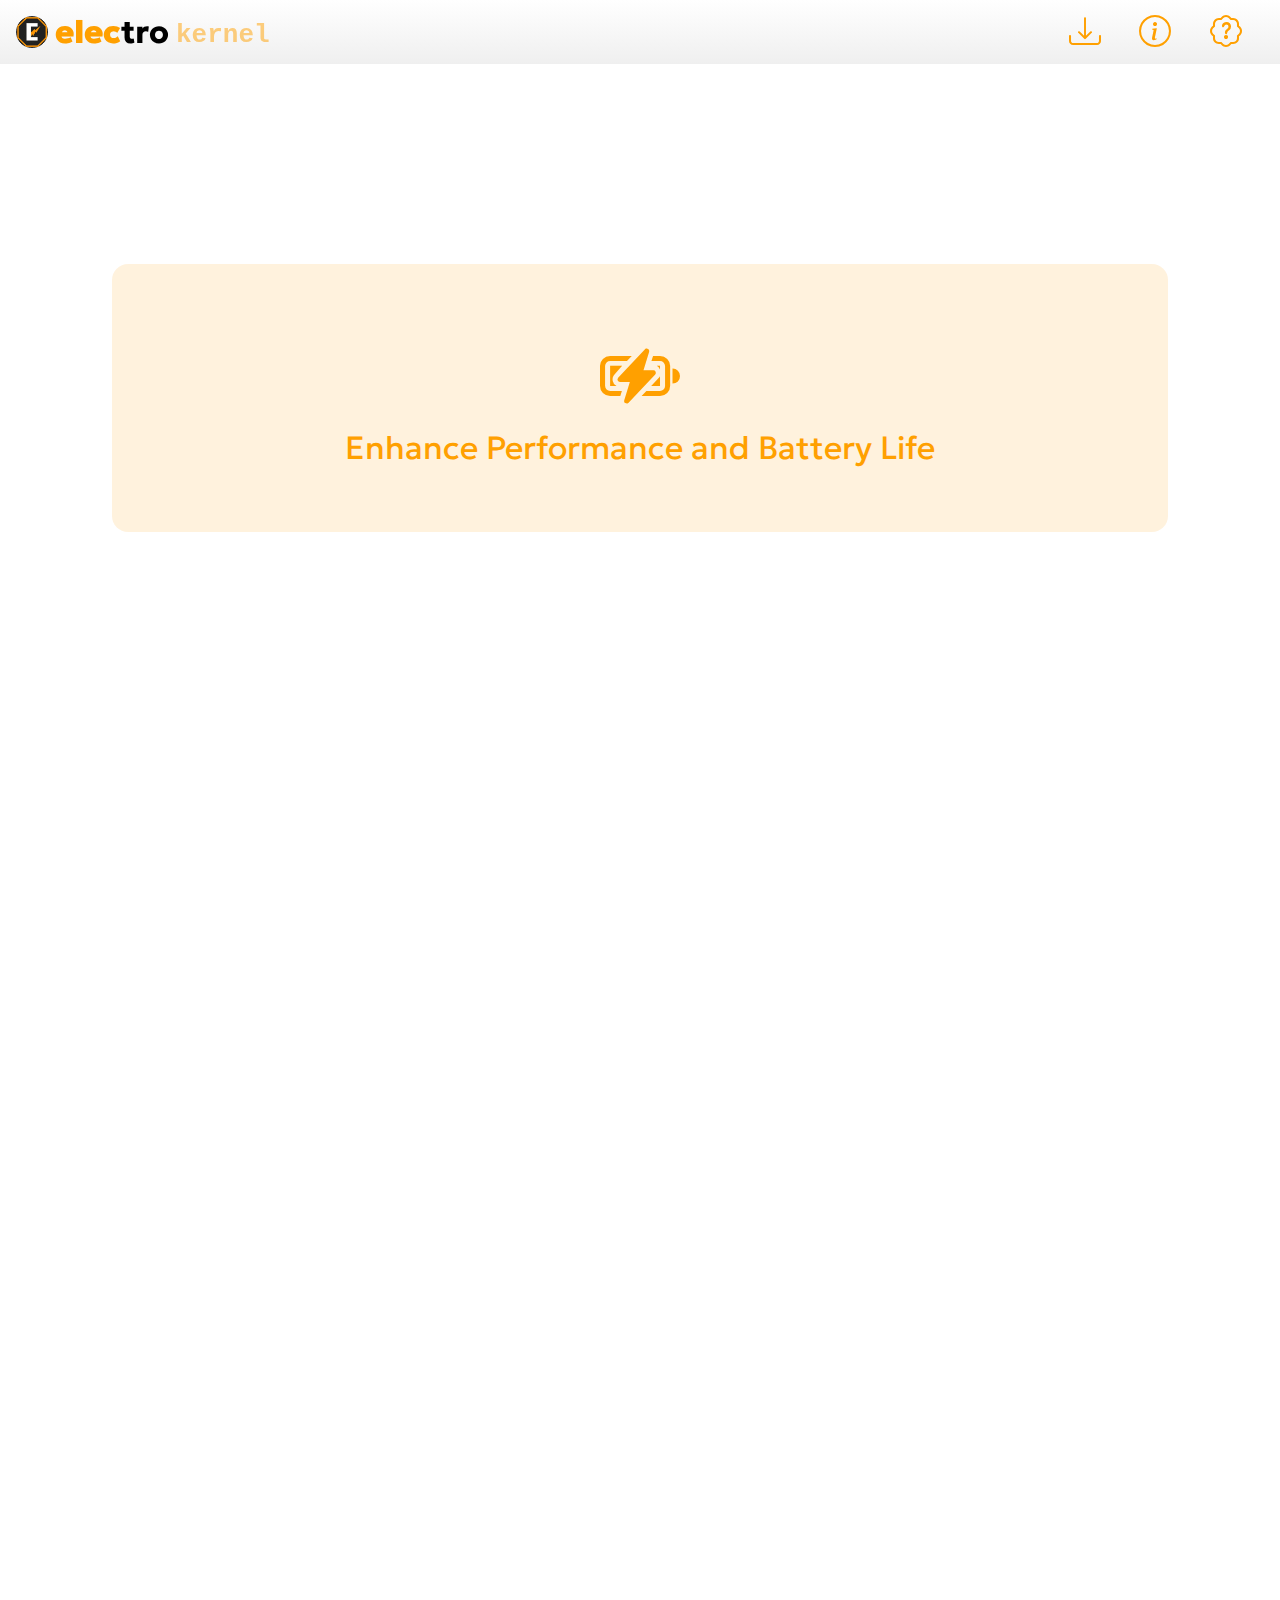
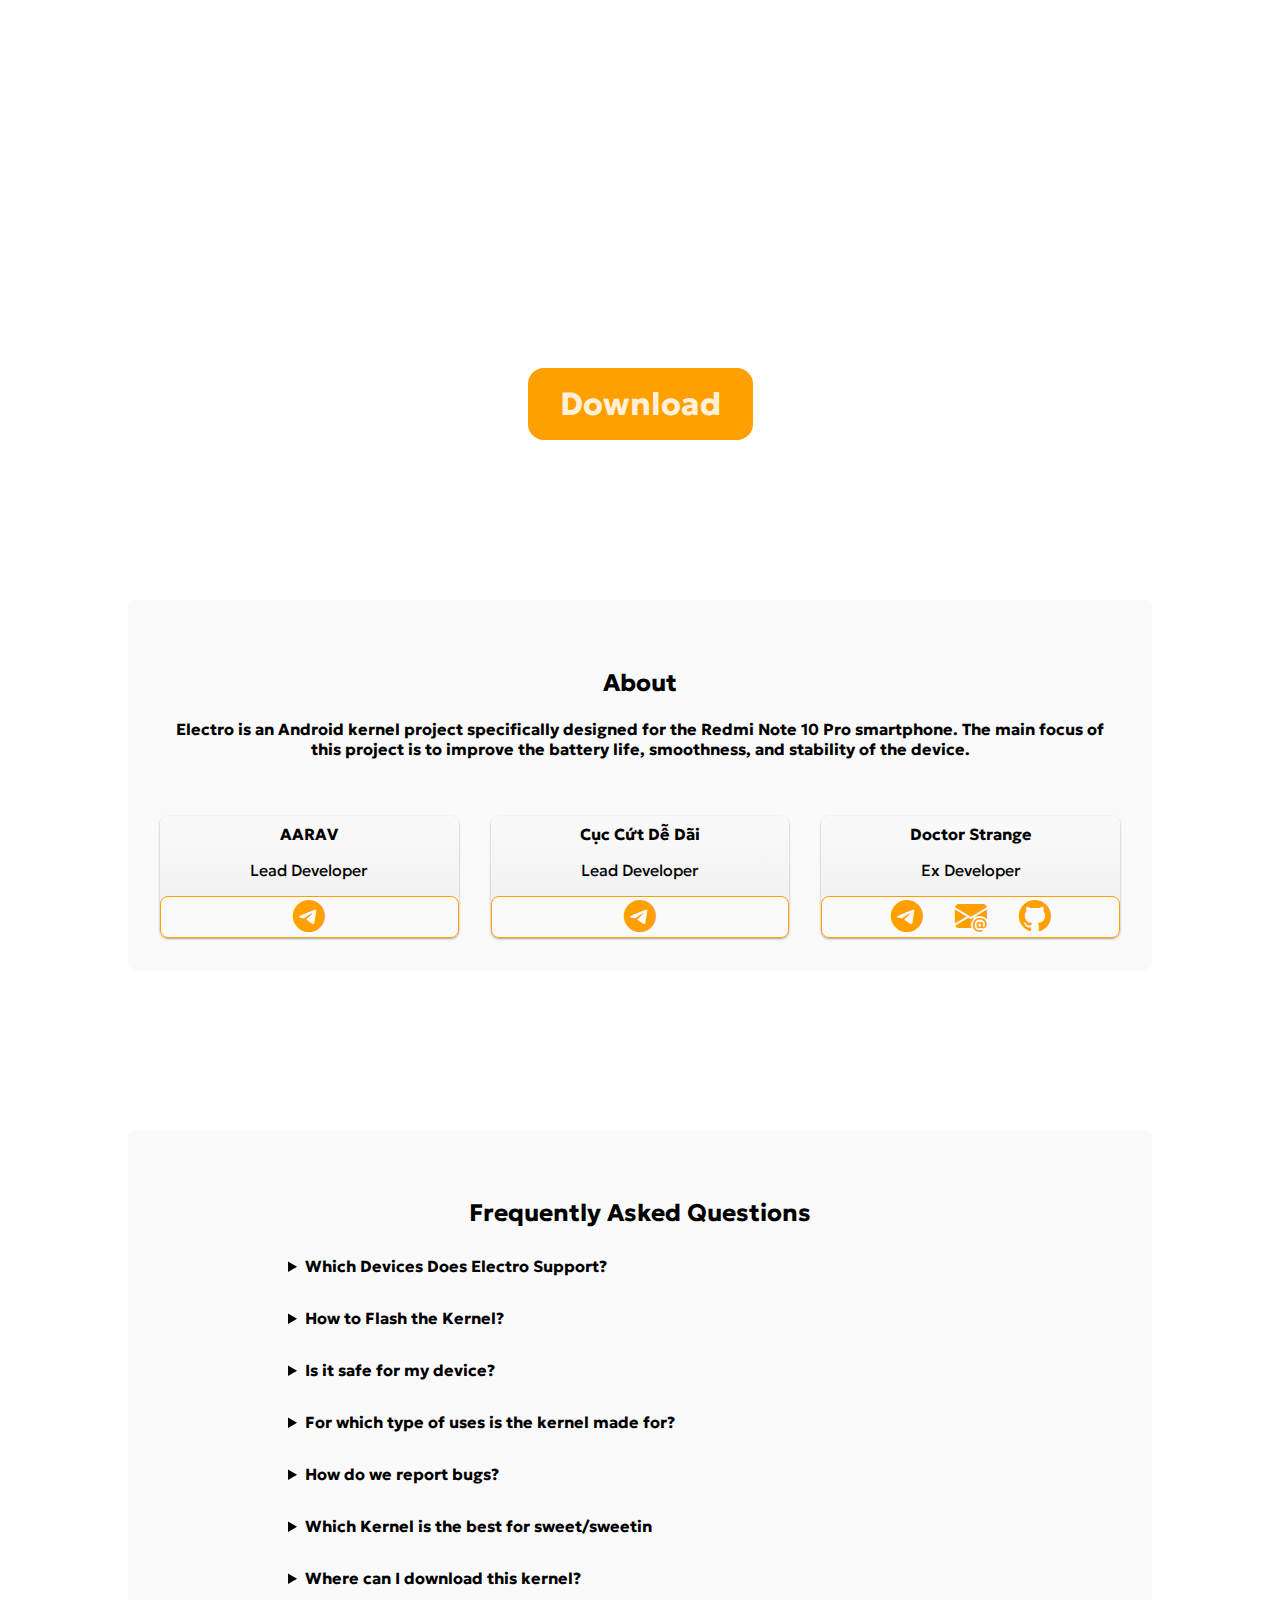
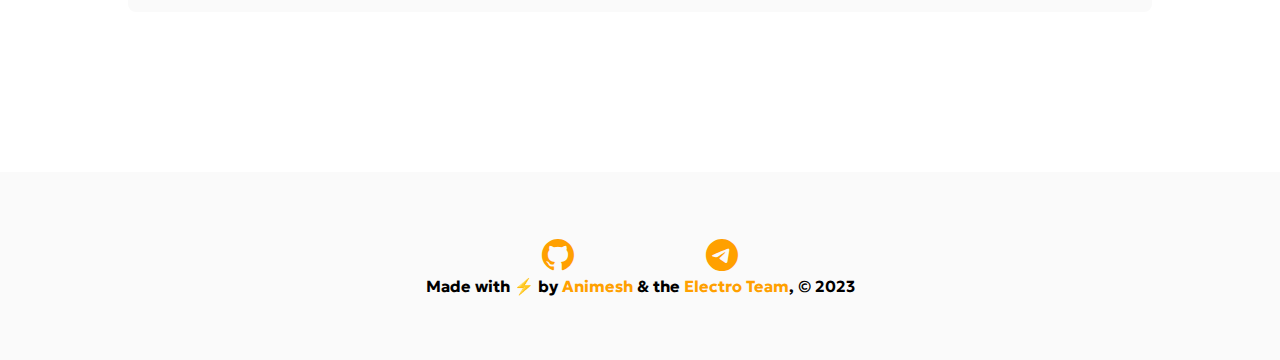
==== index.html @ 7911fb2a "added release page" ====
<!DOCTYPE html>
<html>

<head>
	<meta charset="UTF-8" />
	<meta name="viewport" content="width=device-width, initial-scale=1" />

	<title>Electro Kernel</title>

	<!-- Favicons -->
	<link href="favicon.png" rel="icon" />
	<link href="favicon.png" rel="apple-touch-icon" />

	<link defer rel="stylesheet" href="style.css" />
	<script defer src="scrollAnimation.js"></script>
</head>

<body>
	<!-- Header Navigation -->


	<header align="center">
		<h1>
			<img src="favicon.png" width="100%" height="100%" />
			&nbsp;
			<b>elec</b>tro&nbsp;<kbd>kernel</kbd>
		</h1>
		<span>
			<a href="#releases">
				<i class="bi-download"></i>
			</a>
			<a href="#about">
				<i class="bi-info-circle"></i>
			</a>
			<a href="#faq">
				<i class="bi-patch-question"></i>
			</a>

		</span>
	</header>


	<br />
	<!-- Info -->
	<div align="center" id="info">
		<div class="infocard hidden">
			<i class="bi-battery-charging"></i>
			<br />
			Enhance Performance and Battery Life
		</div>

		<div class="infocard hidden">
			<i class="bi-gear-wide-connected"></i>
			<br />
			Increase System Stability
		</div>

		<div class="infocard hidden">
			<i class="bi-thermometer-snow"></i>
			<br />
			Minimize Device Overheating
		</div>
	</div>
	
	<div id="dl" onclick="open('releases.html')">
	<a href="releases.html">Download</a>
	</div>

	<!-- About -->
	<section align="center" id="about">
		<h2>About</h2>
		<h4>Electro is an Android kernel project specifically designed for the Redmi Note 10 Pro smartphone. The main focus of this project is to improve the battery life, smoothness, and stability of the device.</h4>
		<br>
		<div>
			<article>
				<b>AARAV</b>
				<p>Lead Developer</p>
				<span>
					<a href="https://t.me/im_aarav67" target="_main">
						<i class="bi-telegram"></i>
					</a>
				</span>
			</article>
			<article>
				<b>Cục Cứt Dễ Dãi</b>
				<p>Lead Developer</p>
				<span>
					<a href="https://t.me/KernelPanix" target="_main">
						<i class="bi-telegram"></i>
					</a>
				</span>
			</article>
			<article>
				<b>Doctor Strange</b>
				<p>Ex Developer</p>
				<span>
					<a href="https://t.me/the_doctorstrange" target="_main">
						<i class="bi-telegram"></i>

					</a>
					<a href="mailto:faizanbashir380@gmail.com" target="_main">
						<i class="bi-envelope-at-fill"></i>
					</a>
					<a href="https://github.com/thefaizanbashir" target="_main">
						<i class="bi-github"></i>
					</a>
				</span>
			</article>
		</div>
	</section>



	<!-- FAQ -->
	<section align="center" id="faq">
		<h2>Frequently Asked Questions</h2>

		<details>
			<summary>Which Devices Does Electro Support?</summary>
			<br>
			Currently only Sweet/Sweetin Devices are supported.
		</details>


		<details>
			<summary>How to Flash the Kernel?</summary>
			<br>
			Go to Recovery, Flash the Kernel zip and boot. Don't forget to take a backup of boot and dbto img.
		</details>

		<details>
			<summary>Is it safe for my device?</summary>
			<br> Yes, kernel is fully safe for your device as we do not play with drivers.

		</details>
		<details>
			<summary>For which type of uses is the kernel made for?</summary>
			<br>
			It is made for daily usage, with a balance of battery and performance.
		</details>

		<details>
			<summary>How do we report bugs?</summary>
			<br>
			You are supposed to be reporting bugs in the <a href="https://t.me/ElectroSweet/" target="_blank">telegram group</a>.
		</details>

		<details>
			<summary>Which Kernel is the best for sweet/sweetin</summary>
			<br>
			There is no best kernel, It depends on the type of usage.
		</details>

		<details>
			<summary>Where can I download this kernel?</summary>
			<br>
			Our <a href="https://t.me/ElectroSweet/" target="_blank">Telegram group</a> and this <a href="/">site</a> are the only official sources we support.
		</details>


	</section>



	<footer>
		<a href="https://github.com/omnitrix21/omnitrix21.github.io/" target="_blank">
			<i class="bi-github"></i>
		</a>
		<a href="https://t.me/ElectroSweet/" target="_blank">
			<i class="bi-telegram"></i>
		</a>

		<br>

		Made with &#9889; by
		<a href="https://n-ce.github.io" target="_blank">Animesh</a> & the
		<a href="https://github.com/omnitrix21/omnitrix21.github.io#Electro-Web-Dev-Team" target="_blank">Electro Team</a>, &copy; 2023
	</footer>
</body>

</html>
---- style.css ----
@import url("https://fonts.googleapis.com/css2?family=Geologica:wght@300&display=swap");
@import url("https://cdn.jsdelivr.net/npm/bootstrap-icons@1.10.5/font/bootstrap-icons.css");

:root {
	--bg: white;
	--text: black;
	--header: linear-gradient(#fff7, #ddd7);
	--accent: #ffa000;
	--article: linear-gradient(#FAFAFA, #EEEEEE);
	--article2: #fff7;
	--section: #FAFAFA;
	--infocard: #ffa00022;
}

/* Dark Mode */
@media (prefers-color-scheme: dark) {
	:root {
		--bg: #212121;
		--text: white;
		--header: linear-gradient(#1f1f1f, #0009);
		--section: #424242;
		--article: #616161;
		--article2: #0007;
		--blur: none;
	}
}

* {
	scroll-behavior: smooth;
}

i {
	font-size: 2rem;
	color: var(--accent)
}

#info i {
	font-size: 5rem;
}

html,
body {
	margin: 0;
	padding: 0;
	font-family: Geologica;
	color: var(--text);
	background: var(--bg);
}


header {
	height: 4rem;
	position: sticky;
	top: 0;
	z-index: 1;
	/*	box-shadow: 0 0.1rem 0.5rem #000a;*/
	display: flex;
	background-image: var(--header);
	backdrop-filter: blur(0.5rem);
	animation: shutter 0.5s;
}

header h1 {
	margin: 0;
	margin-left: 1rem;
	display: flex;
	align-items: center;
}

header h1 img {
	height: 2rem;
	width: 2rem;
}

header h1 b {
	color: var(--accent);
}

header h1 kbd {
	color: var(--accent);
	margin-top: 0.4rem;
	opacity: 50%;
}

header span {
	width: 100%;
	display: flex;
	align-items: center;
	justify-content: flex-end;
}

header span a {
	margin-right: 3vw;
}


#info {
	display: flex;
	flex-direction: column;
	justify-content: center;
	align-items: center;
}

.infocard {
	background: var(--infocard);
	width: 80%;
	margin: 20vh 0;
	padding: 5% 1rem;
	font-size: 2rem;
	color: var(--accent);
	border-radius: 1rem;
	transition: 0.3s ease;
}

.infocard:hover {
	transform: scale(1.1);
}

.infocard img {
	height: 5rem;
}

.hidden {
	opacity: 0;
	transform: translateY(100%);
}

.show {
	opacity: 1;
	transform: none;
	transition: all 0.5s ease-in-out;
}

section {
	margin: 10rem 10vw;
	border-radius: 0.5rem;
	padding: 1rem;
	padding-top: 3rem;
	background: var(--section);
	animation: slide 0.7s ease-out;
}


article {
	padding-top: 0.5rem;
	margin: 1rem;
	border-radius: 0.5rem;
	width: auto;
	background: var(--article);
	box-shadow: 0 1px 3px rgba(0, 0, 0, 0.12), 0 1px 2px rgba(0, 0, 0, 0.24);
}

article span {
	display: flex;
	justify-content: space-evenly;
	align-items: center;
}

article span button {
	border-radius: 0.5rem;
	height: 2rem;
	color: var(--accent);
	background: none;
	border: none;
	font-size: inherit;
	font-family: "Geologica";
	transition: all 0.5s;
	user-select: none;
}

button:active {
	background-color: var(--accent);
	color: var(--text);
}

#releases h2{
	padding-top: 2rem;
}
#releases article span a {
	font-weight: bold;
	text-decoration: none;
	color: inherit;
}

#releases article span {
	color: var(--accent);
}

#releases article span:nth-of-type(1) {
	background-color: var(--article2);
	margin-top: -0.5rem;
	border-radius: 0.5rem 0.5rem 0 0;
}

#releases article span:nth-of-type(2) {
	padding-bottom: 1rem;
}

#releases article {
	margin: 5rem 1rem;
}

/* Changelog list */
ul {
	text-decoration: none;
	list-style-type: none;
	text-align: left;
	padding: 0 10vw;
}

li {
	margin-bottom: 1rem;
}

li:before {
	content: "- ";
}



#about span {
	border-radius: 0.5rem;
	border: 1px solid var(--accent);
	background-color: var(--section);
}


#about h4 {
	padding: 0 1rem;
}

#about article span {
	justify-content: center;
}

#about article span a {
	height: 2.5rem;
	padding: 0 1rem;
}


#faq details {
	margin: 1rem 10vw 0 10vw;
	text-align: left;
	font-weight: bolder;
	user-select: none;
}

#faq summary {
	border-radius: 0.5rem;
	padding: 0.5rem 1rem;
	transition: background-color 0.3s ease-out;
}

#faq summary:hover {
	background-color: var(--accent);
}

footer {
	padding: 5vw 10vw;
	text-align: center;
	font-weight: bold;
	background-color: var(--section);
}

footer a:nth-of-type(1) {
	margin-right: 10vw;
}

footer a,
details a {
	color: var(--accent);
	text-decoration: none;
}


@media (min-width: 768px),
(orientation:landscape) {
	#about div {
		display: flex;
	}

	#about article {
		width: 100%;
	}

	#releases {
		padding: 1rem 20vw;
	}
}

@keyframes shutter {
	from {
		transform: translateY(-4rem);
	}
}

@keyframes slide {
	from {
		opacity: 0;
		transform: translateY(100%);
	}
}

@keyframes bubble {
	from {
		opacity: 0;
		transform: scale(0);
	}

	50% {
		transform: scale(1.1);
	}
}

.hide {
	display: none;
}

#dl{
	background: var(--accent);
	width: fit-content;
	padding: 1rem 2rem;
	margin:auto;
	border-radius: 1rem;
	transition: transform 0.5s;
}
#dl:hover{
	transform: scale(1.2)
}
#dl a{
	text-decoration: none;
	font-weight: bolder;
	font-size: 2rem;
	color: #fffd;
	user-select: none;
}
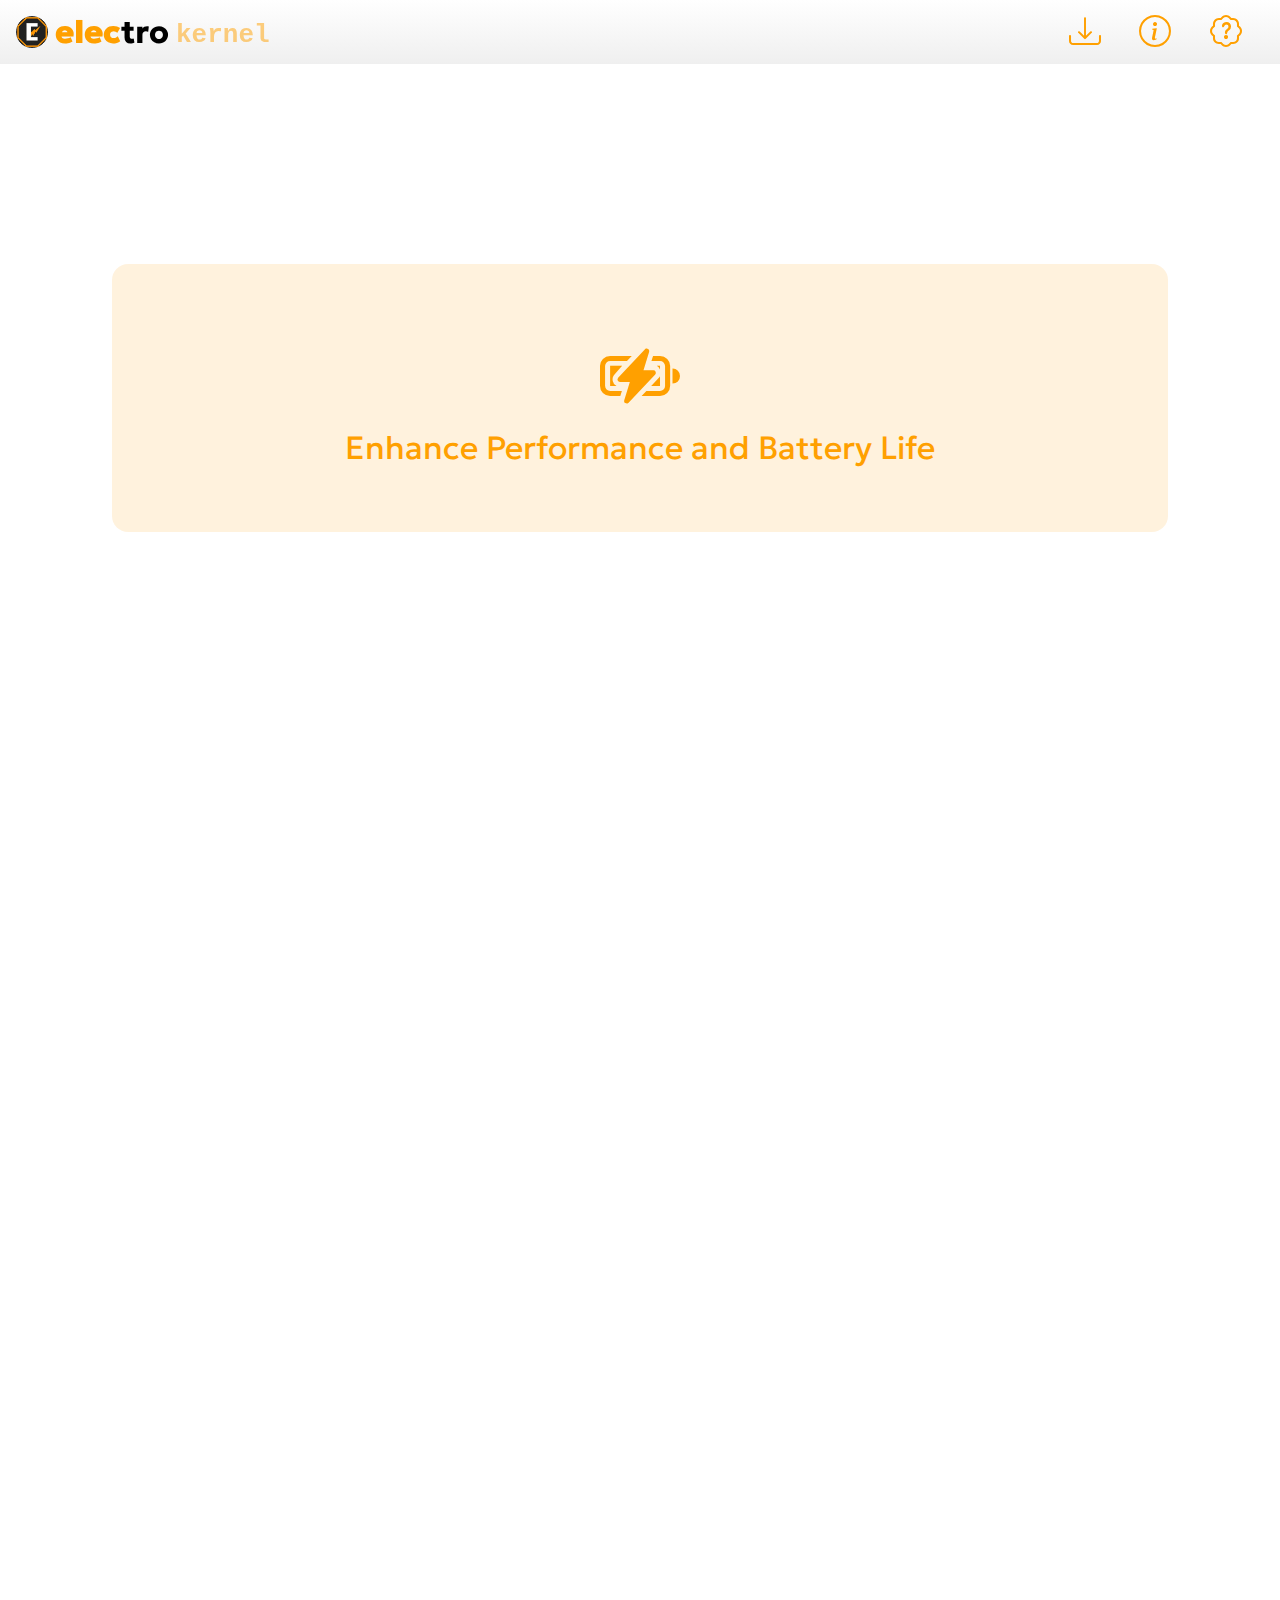
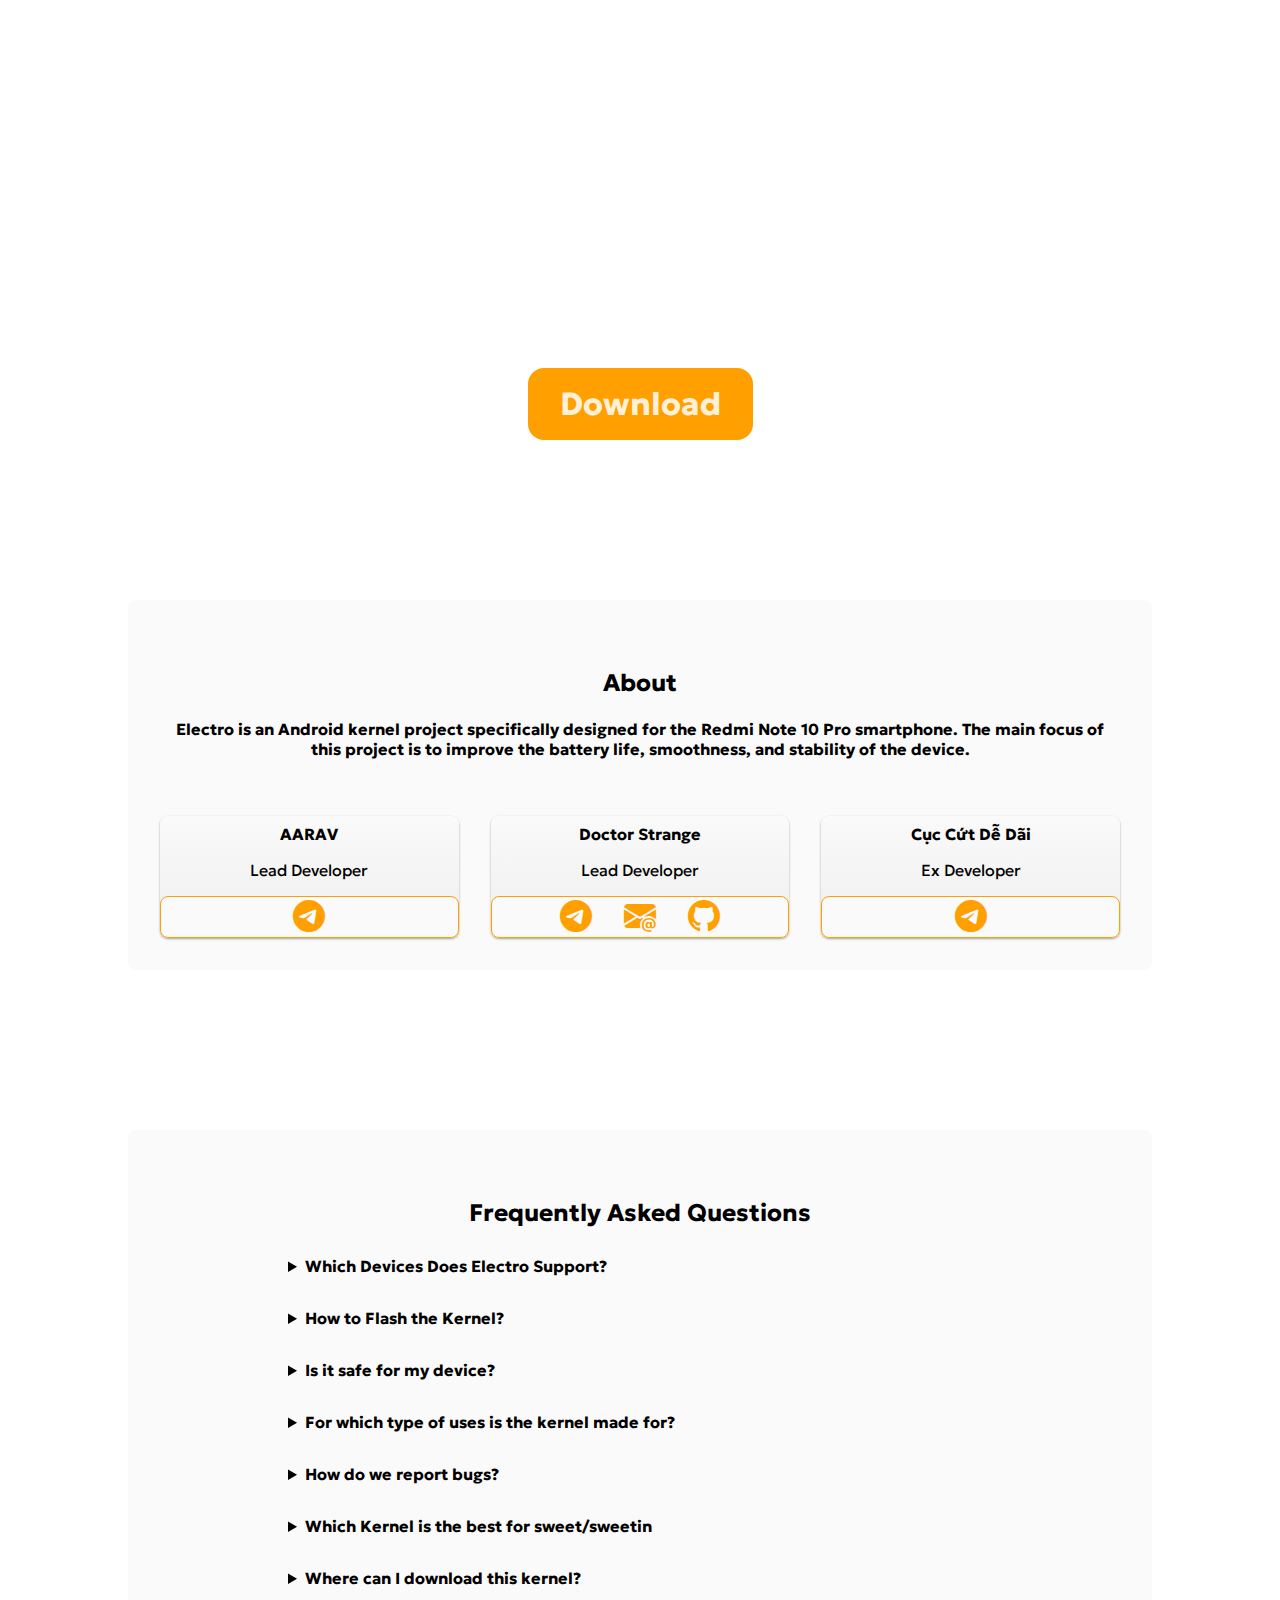
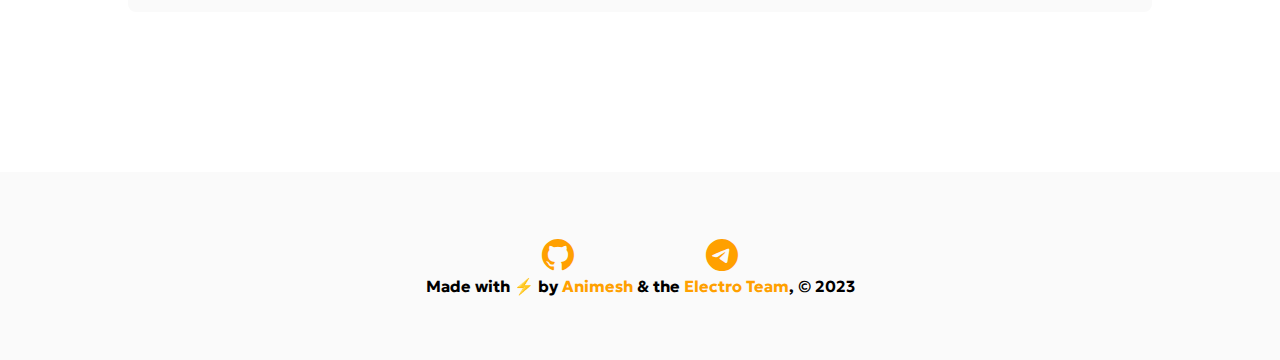
==== commit 4b99eceb: "update dev role" ====
--- a/index.html
+++ b/index.html
@@ -26,7 +26,7 @@
 			<b>elec</b>tro&nbsp;<kbd>kernel</kbd>
 		</h1>
 		<span>
-			<a href="#releases">
+			<a href="/releases.html">
 				<i class="bi-download"></i>
 			</a>
 			<a href="#about">
@@ -61,9 +61,9 @@
 			Minimize Device Overheating
 		</div>
 	</div>
-	
+
 	<div id="dl" onclick="open('releases.html')">
-	<a href="releases.html">Download</a>
+		<a href="releases.html">Download</a>
 	</div>
 
 	<!-- About -->
@@ -82,17 +82,8 @@
 				</span>
 			</article>
 			<article>
-				<b>Cục Cứt Dễ Dãi</b>
+				<b>Doctor Strange</b>
 				<p>Lead Developer</p>
-				<span>
-					<a href="https://t.me/KernelPanix" target="_main">
-						<i class="bi-telegram"></i>
-					</a>
-				</span>
-			</article>
-			<article>
-				<b>Doctor Strange</b>
-				<p>Ex Developer</p>
 				<span>
 					<a href="https://t.me/the_doctorstrange" target="_main">
 						<i class="bi-telegram"></i>
@@ -103,6 +94,15 @@
 					</a>
 					<a href="https://github.com/thefaizanbashir" target="_main">
 						<i class="bi-github"></i>
+					</a>
+				</span>
+			</article>
+			<article>
+				<b>Cục Cứt Dễ Dãi</b>
+				<p>Ex Developer</p>
+				<span>
+					<a href="https://t.me/KernelPanix" target="_main">
+						<i class="bi-telegram"></i>
 					</a>
 				</span>
 			</article>
--- a/style.css
+++ b/style.css
@@ -1,5 +1,5 @@
+@import url("https://cdn.jsdelivr.net/npm/bootstrap-icons/font/bootstrap-icons.css");
 @import url("https://fonts.googleapis.com/css2?family=Geologica:wght@300&display=swap");
-@import url("https://cdn.jsdelivr.net/npm/bootstrap-icons@1.10.5/font/bootstrap-icons.css");
 
 :root {
 	--bg: white;
@@ -173,9 +173,10 @@
 	color: var(--text);
 }
 
-#releases h2{
+#releases h2 {
 	padding-top: 2rem;
 }
+
 #releases article span a {
 	font-weight: bold;
 	text-decoration: none;
@@ -302,36 +303,36 @@
 	}
 }
 
-@keyframes bubble {
-	from {
-		opacity: 0;
-		transform: scale(0);
-	}
-
-	50% {
-		transform: scale(1.1);
-	}
-}
+
 
 .hide {
 	display: none;
 }
 
-#dl{
+#dl {
 	background: var(--accent);
 	width: fit-content;
 	padding: 1rem 2rem;
-	margin:auto;
+	margin: auto;
 	border-radius: 1rem;
 	transition: transform 0.5s;
 }
-#dl:hover{
+
+#dl:hover {
 	transform: scale(1.2)
 }
-#dl a{
+
+#dl a {
 	text-decoration: none;
 	font-weight: bolder;
 	font-size: 2rem;
 	color: #fffd;
 	user-select: none;
-}+}
+
+#releases h2 a {
+	text-decoration: none;
+	color:var(--accent);
+	position: absolute;
+	left:5%;
+}
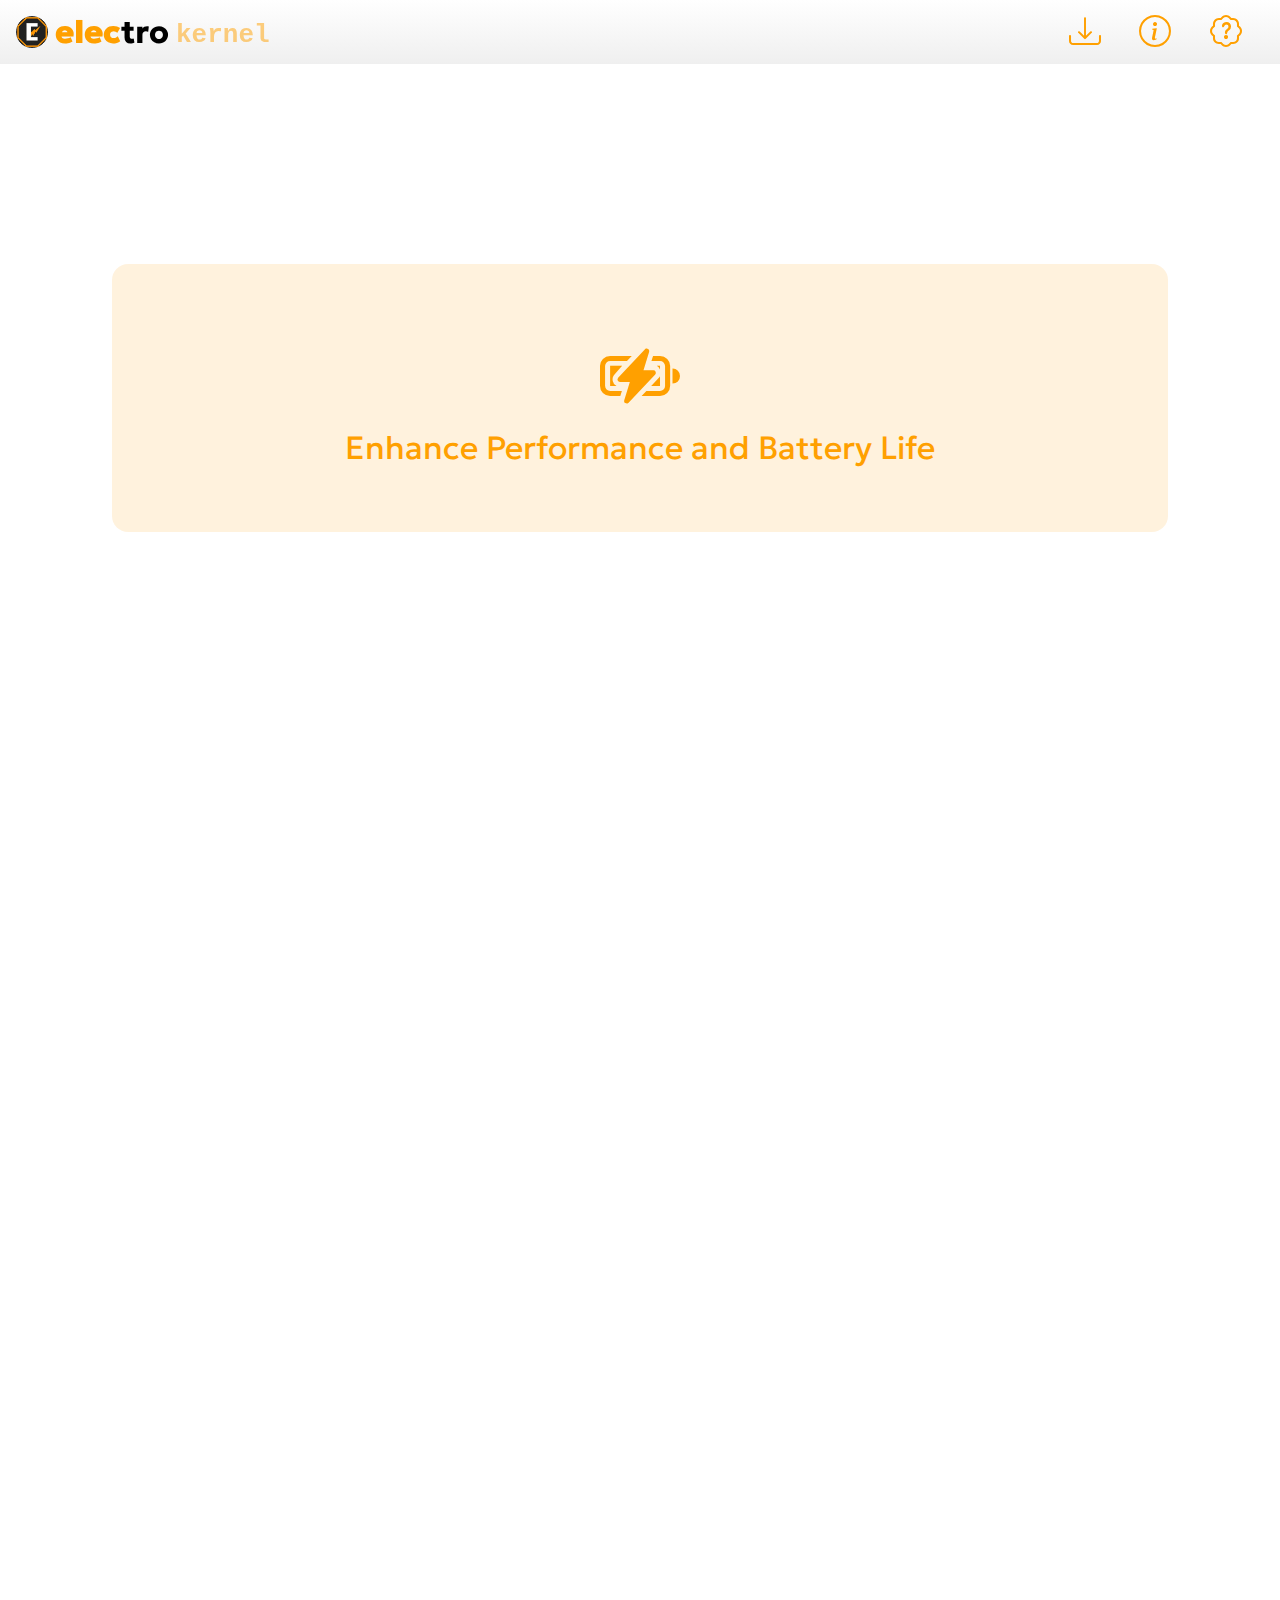
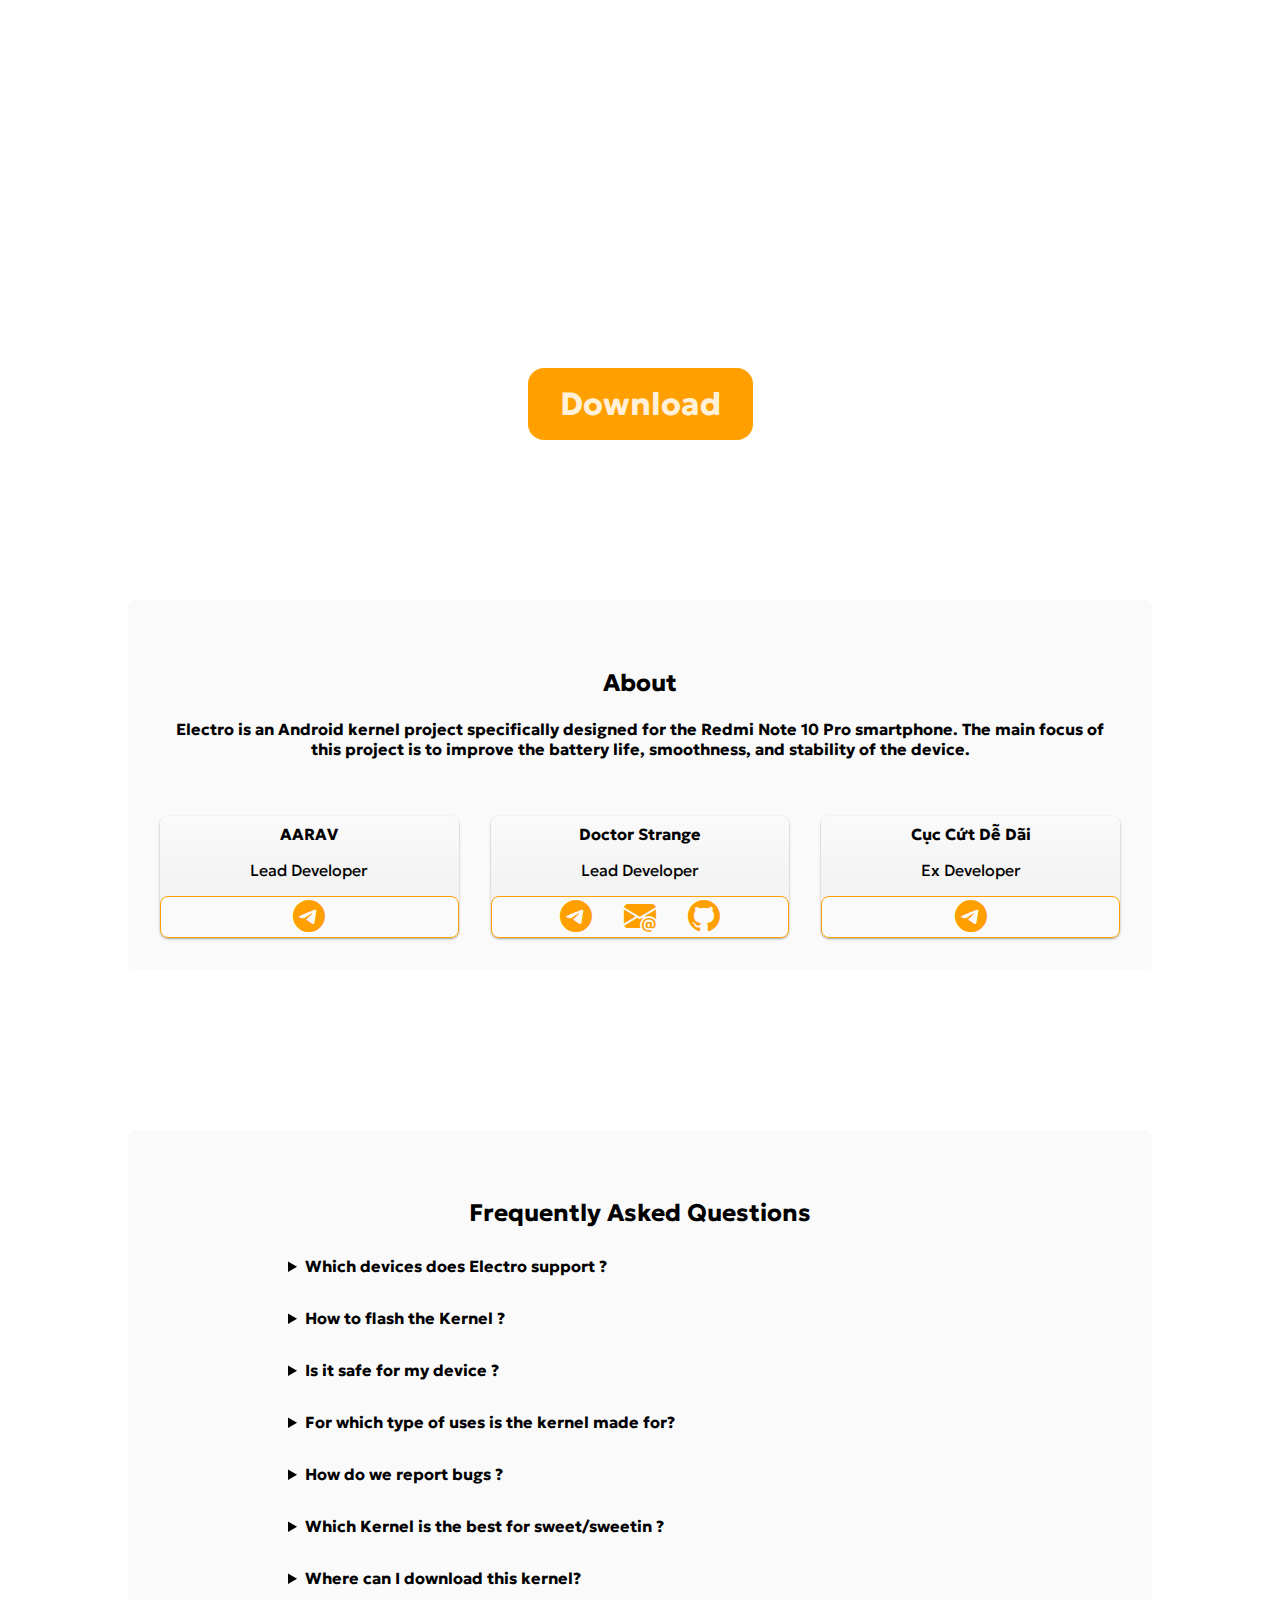
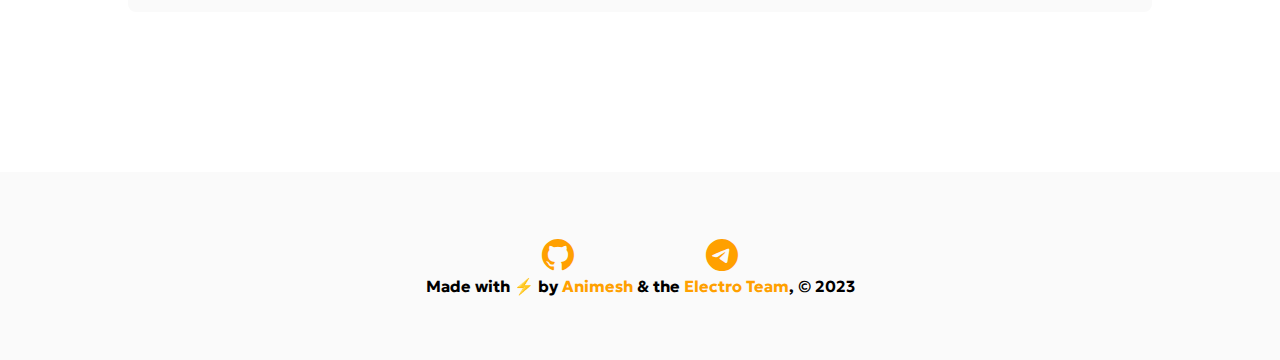
==== commit bac95a4e: "tiny bug fixes" ====
--- a/index.html
+++ b/index.html
@@ -62,8 +62,8 @@
 		</div>
 	</div>
 
-	<div id="dl" onclick="open('releases.html')">
-		<a href="releases.html">Download</a>
+	<div id="dl" onclick="this.firstElementChild.click()">
+		<a href="/releases.html">Download</a>
 	</div>
 
 	<!-- About -->
@@ -87,7 +87,6 @@
 				<span>
 					<a href="https://t.me/the_doctorstrange" target="_main">
 						<i class="bi-telegram"></i>
-
 					</a>
 					<a href="mailto:faizanbashir380@gmail.com" target="_main">
 						<i class="bi-envelope-at-fill"></i>
@@ -116,20 +115,20 @@
 		<h2>Frequently Asked Questions</h2>
 
 		<details>
-			<summary>Which Devices Does Electro Support?</summary>
+			<summary>Which devices does Electro support ?</summary>
 			<br>
-			Currently only Sweet/Sweetin Devices are supported.
+			Currently only Sweet/Sweetin devices are supported.
 		</details>
 
 
 		<details>
-			<summary>How to Flash the Kernel?</summary>
+			<summary>How to flash the Kernel ?</summary>
 			<br>
 			Go to Recovery, Flash the Kernel zip and boot. Don't forget to take a backup of boot and dbto img.
 		</details>
 
 		<details>
-			<summary>Is it safe for my device?</summary>
+			<summary>Is it safe for my device ?</summary>
 			<br> Yes, kernel is fully safe for your device as we do not play with drivers.
 
 		</details>
@@ -140,13 +139,13 @@
 		</details>
 
 		<details>
-			<summary>How do we report bugs?</summary>
+			<summary>How do we report bugs ?</summary>
 			<br>
 			You are supposed to be reporting bugs in the <a href="https://t.me/ElectroSweet/" target="_blank">telegram group</a>.
 		</details>
 
 		<details>
-			<summary>Which Kernel is the best for sweet/sweetin</summary>
+			<summary>Which Kernel is the best for sweet/sweetin ?</summary>
 			<br>
 			There is no best kernel, It depends on the type of usage.
 		</details>
@@ -154,7 +153,7 @@
 		<details>
 			<summary>Where can I download this kernel?</summary>
 			<br>
-			Our <a href="https://t.me/ElectroSweet/" target="_blank">Telegram group</a> and this <a href="/">site</a> are the only official sources we support.
+			Our <a href="https://t.me/ElectroSweet/" target="_blank">Telegram group</a> and this <a href="/releases.html">site</a> are the only official sources we support.
 		</details>
 
 
@@ -178,4 +177,4 @@
 	</footer>
 </body>
 
-</html>+</html>
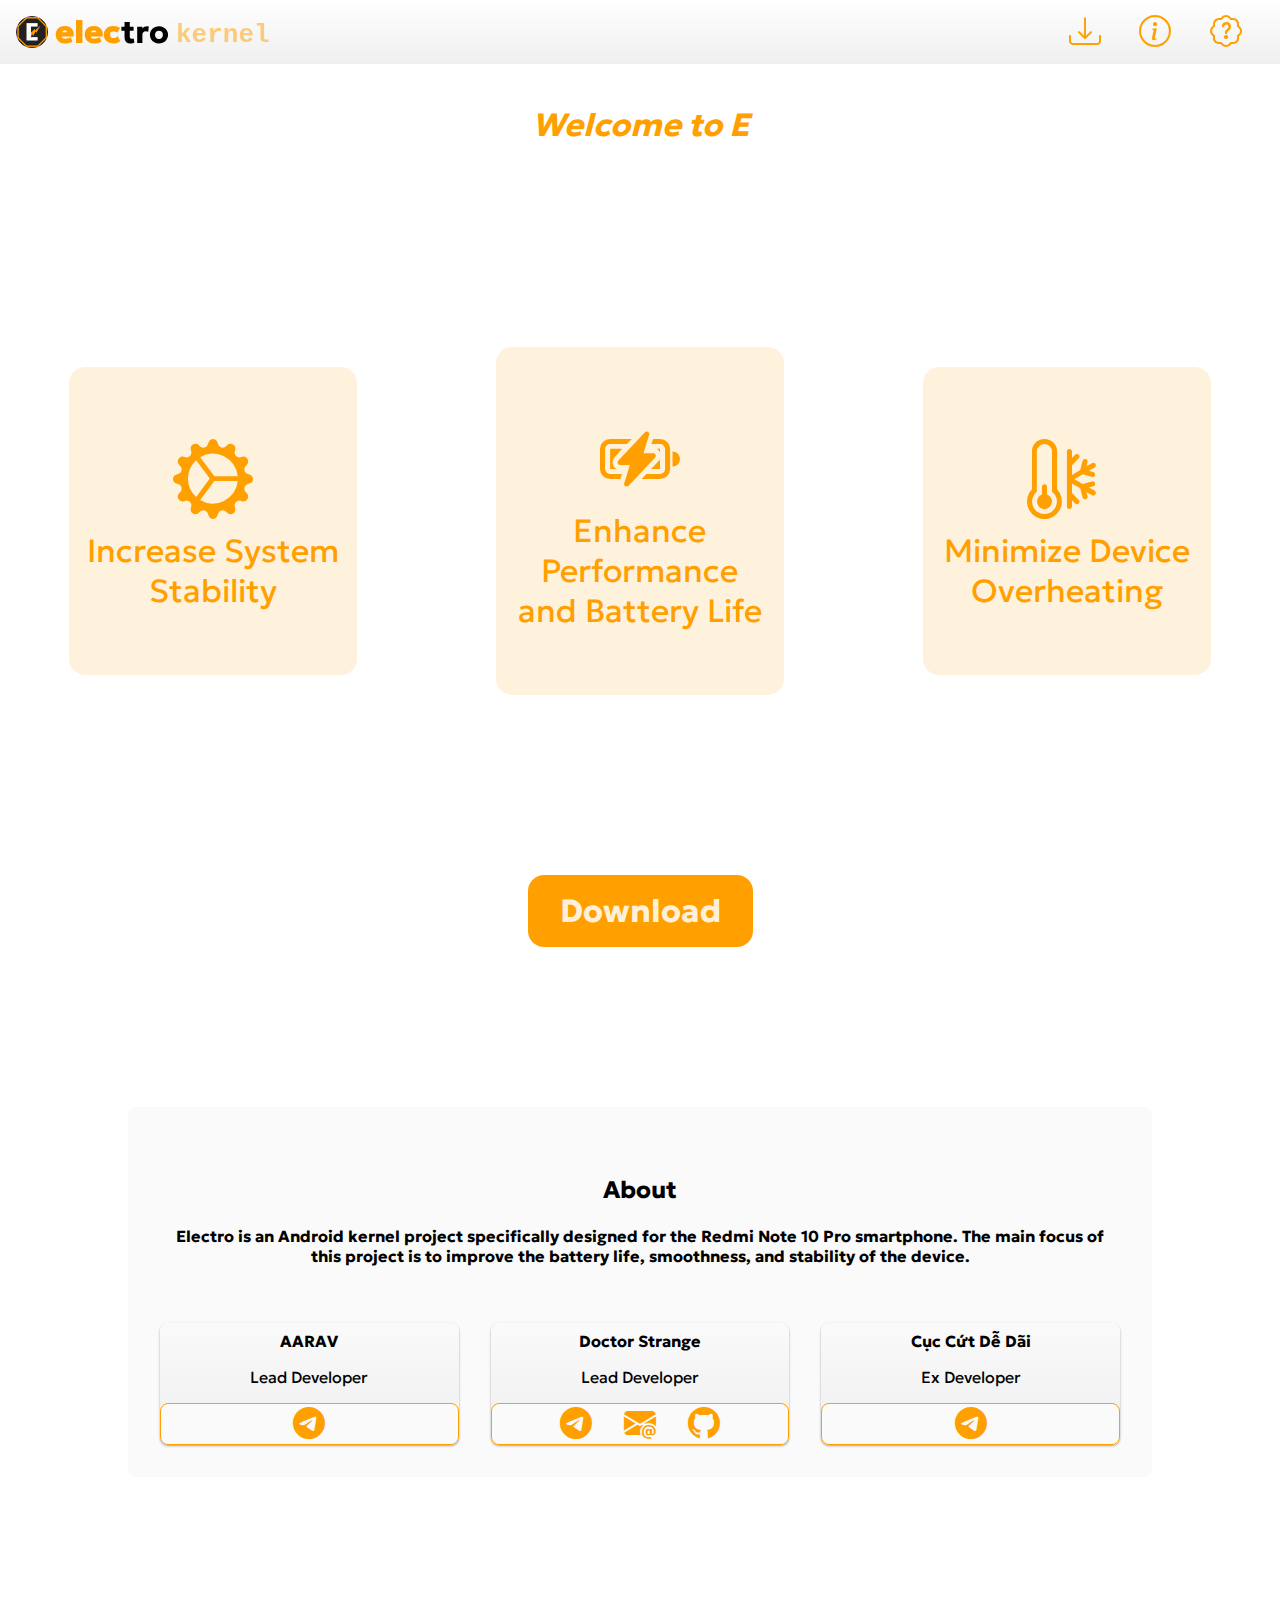
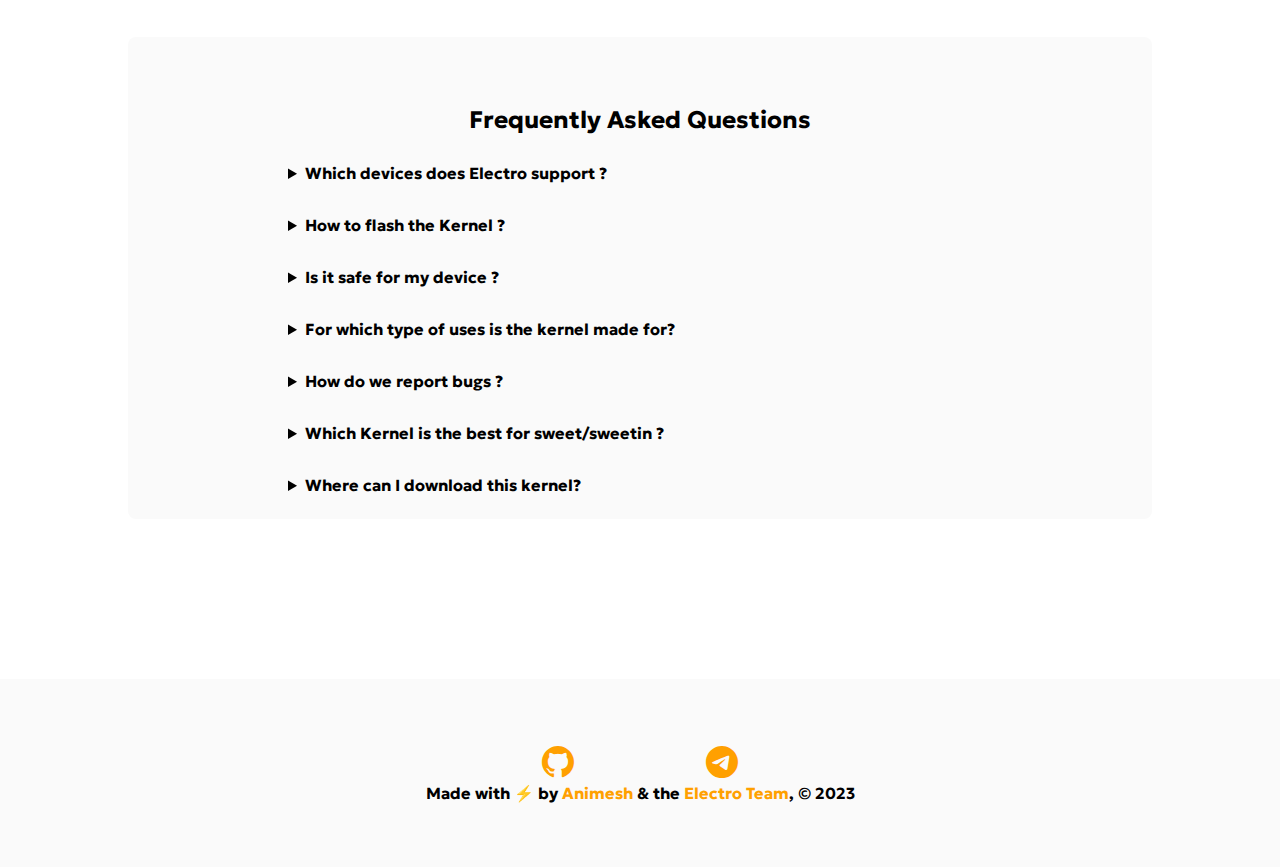
==== commit 84e49bf8: "Integrated Typewriter Method, Added accordion animation to release, reverted ScrollAnimation & other" ====
--- a/index.html
+++ b/index.html
@@ -11,8 +11,9 @@
 	<link href="favicon.png" rel="icon" />
 	<link href="favicon.png" rel="apple-touch-icon" />
 
-	<link defer rel="stylesheet" href="style.css" />
+	<link defer rel="stylesheet" href="index.css" />
 	<script defer src="scrollAnimation.js"></script>
+	<script defer src="type.js"></script>
 </head>
 
 <body>
@@ -26,7 +27,7 @@
 			<b>elec</b>tro&nbsp;<kbd>kernel</kbd>
 		</h1>
 		<span>
-			<a href="/releases.html">
+			<a href="/releases">
 				<i class="bi-download"></i>
 			</a>
 			<a href="#about">
@@ -41,19 +42,25 @@
 
 
 	<br />
+	
+	<div align="center" id="typing">
+		<h1><i></i></h1>
+	</div>
+	
+	
 	<!-- Info -->
 	<div align="center" id="info">
-		<div class="infocard hidden">
-			<i class="bi-battery-charging"></i>
-			<br />
-			Enhance Performance and Battery Life
-		</div>
-
 		<div class="infocard hidden">
 			<i class="bi-gear-wide-connected"></i>
 			<br />
 			Increase System Stability
 		</div>
+
+<div class="infocard hidden">
+	<i class="bi-battery-charging"></i>
+	<br />
+	Enhance Performance and Battery Life
+</div>
 
 		<div class="infocard hidden">
 			<i class="bi-thermometer-snow"></i>
@@ -63,7 +70,7 @@
 	</div>
 
 	<div id="dl" onclick="this.firstElementChild.click()">
-		<a href="/releases.html">Download</a>
+		<a href="/releases">Download</a>
 	</div>
 
 	<!-- About -->
--- a/index.css
+++ b/index.css
@@ -0,0 +1,281 @@
+@import url("https://cdn.jsdelivr.net/npm/bootstrap-icons/font/bootstrap-icons.css");
+@import url("https://fonts.googleapis.com/css2?family=Geologica:wght@300&display=swap");
+
+:root {
+	--bg: white;
+	--text: black;
+	--header: linear-gradient(#fff7, #ddd7);
+	--accent: #ffa000;
+	--article: linear-gradient(#FAFAFA, #EEEEEE);
+	--article2: #fff7;
+	--section: #FAFAFA;
+	--infocard: #ffa00022;
+}
+
+/* Dark Mode */
+@media (prefers-color-scheme: dark) {
+	:root {
+		--bg: #212121;
+		--text: white;
+		--header: linear-gradient(#1f1f1f, #0009);
+		--section: #424242;
+		--article: #616161;
+		--article2: #0007;
+		--blur: none;
+	}
+}
+
+* {
+	scroll-behavior: smooth;
+}
+
+i {
+	font-size: 2rem;
+	color: var(--accent)
+}
+
+#info i {
+	font-size: 5rem;
+}
+
+html,
+body {
+	margin: 0;
+	padding: 0;
+	font-family: Geologica;
+	color: var(--text);
+	background: var(--bg);
+}
+
+
+header {
+	height: 4rem;
+	position: sticky;
+	top: 0;
+	z-index: 1;
+	/*	box-shadow: 0 0.1rem 0.5rem #000a;*/
+	display: flex;
+	background-image: var(--header);
+	backdrop-filter: blur(0.5rem);
+	animation: shutter 0.5s;
+}
+
+header h1 {
+	margin: 0;
+	margin-left: 1rem;
+	display: flex;
+	align-items: center;
+}
+
+header h1 img {
+	height: 2rem;
+	width: 2rem;
+}
+
+header h1 b {
+	color: var(--accent);
+}
+
+header h1 kbd {
+	color: var(--accent);
+	margin-top: 0.4rem;
+	opacity: 50%;
+}
+
+header span {
+	width: 100%;
+	display: flex;
+	align-items: center;
+	justify-content: flex-end;
+}
+
+header span a {
+	margin-right: 3vw;
+}
+
+#typing {
+	padding : 0 10vw;
+	animation: slide 2s ease-in;
+}
+
+
+#info {
+	display: flex;
+	flex-direction: column;
+	justify-content: center;
+	align-items: center;
+}
+
+.infocard {
+	background: var(--infocard);
+	width: 80%;
+	margin: 20vh 0;
+	padding: 5% 1rem;
+	font-size: 2rem;
+	color: var(--accent);
+	border-radius: 1rem;
+	transition: 0.3s ease;
+}
+
+.infocard:hover {
+	transform: scale(1.1);
+}
+
+.infocard img {
+	height: 5rem;
+}
+
+.hidden {
+	opacity: 0;
+	transform: translateY(100%);
+}
+
+.show {
+	opacity: 1;
+	transform: none;
+	transition: all 0.5s ease-in-out;
+}
+
+section {
+	margin: 10rem 10vw;
+	border-radius: 0.5rem;
+	padding: 1rem;
+	padding-top: 3rem;
+	background: var(--section);
+	animation: slide 0.7s ease-out;
+}
+
+
+article {
+	padding-top: 0.5rem;
+	margin: 1rem;
+	border-radius: 0.5rem;
+	width: auto;
+	background: var(--article);
+	box-shadow: 0 1px 3px rgba(0, 0, 0, 0.12), 0 1px 2px rgba(0, 0, 0, 0.24);
+}
+
+article span {
+	display: flex;
+	justify-content: space-evenly;
+	align-items: center;
+}
+
+
+#about span {
+	border-radius: 0.5rem;
+	border: 1px solid var(--accent);
+	background-color: var(--section);
+}
+
+
+#about h4 {
+	padding: 0 1rem;
+}
+
+#about article span {
+	justify-content: center;
+}
+
+#about article span a {
+	height: 2.5rem;
+	padding: 0 1rem;
+}
+
+
+details {
+	margin: 1rem 10vw 0 10vw;
+	text-align: left;
+	font-weight: bolder;
+	user-select: none;
+}
+
+summary {
+	border-radius: 0.5rem;
+	padding: 0.5rem 1rem;
+	transition: background-color 0.3s ease-out;
+}
+
+summary:hover {
+	background-color: var(--accent);
+}
+
+footer {
+	padding: 5vw 10vw;
+	text-align: center;
+	font-weight: bold;
+	background-color: var(--section);
+}
+
+footer a:nth-of-type(1) {
+	margin-right: 10vw;
+}
+
+footer a,
+details a {
+	color: var(--accent);
+	text-decoration: none;
+}
+
+
+@media (min-width: 768px),
+(orientation:landscape) {
+	#info{
+		display:flex;
+		flex-direction: row;
+		justify-content: space-around;
+	}
+	.infocard{
+		width:20%;
+	}
+	#about div {
+		display: flex;
+	}
+
+	#about article {
+		width: 100%;
+	}
+	
+}
+
+@keyframes shutter {
+	from {
+		transform: translateY(-4rem);
+	}
+}
+
+@keyframes slide {
+	from {
+		opacity: 0;
+		transform: translateY(100%);
+	}
+}
+@keyframes appear{
+	from{
+		opacity:0;
+	}
+}
+
+
+#dl {
+	background: var(--accent);
+	width: fit-content;
+	padding: 1rem 2rem;
+	margin: auto;
+	border-radius: 1rem;
+	transition: transform 0.5s;
+}
+
+#dl:hover {
+	transform: scale(1.2)
+}
+
+#dl a {
+	text-decoration: none;
+	font-weight: bolder;
+	font-size: 2rem;
+	color: #fffd;
+	cursor: none;
+	user-select: none;
+}
+
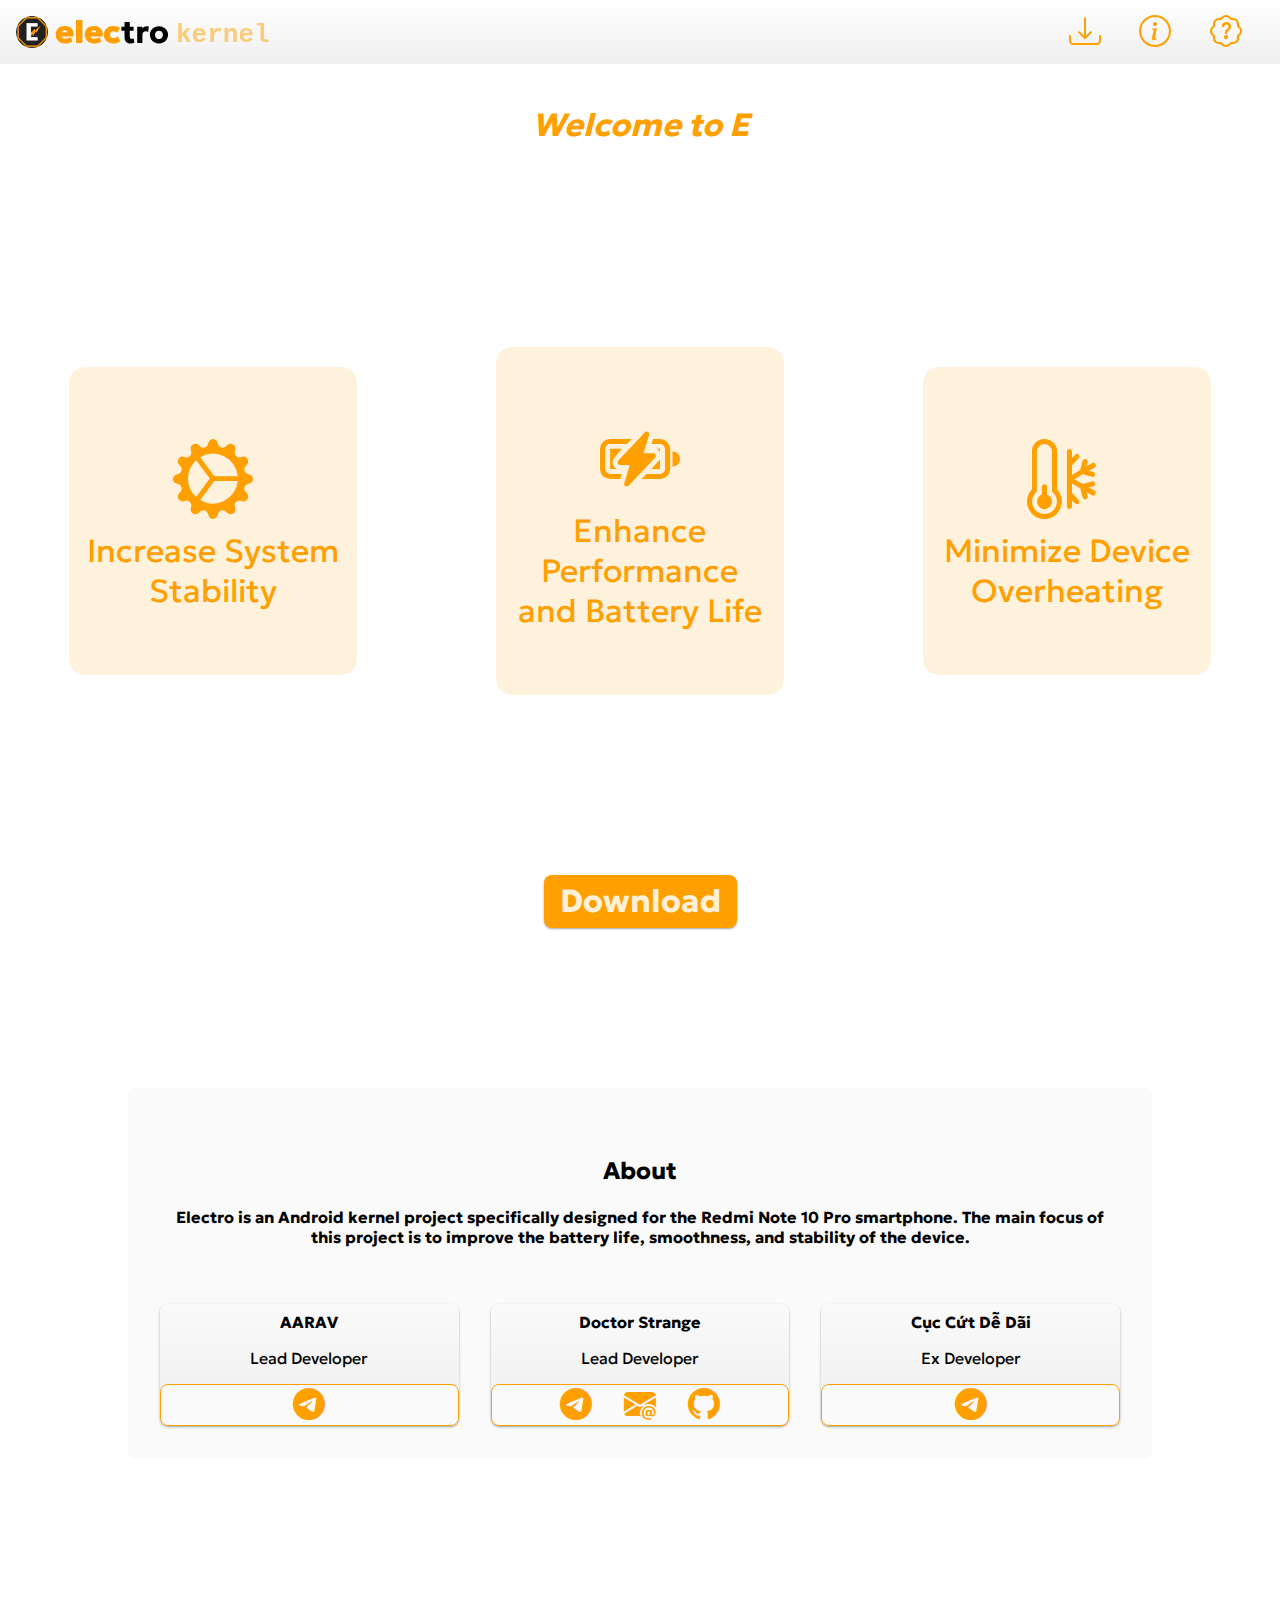
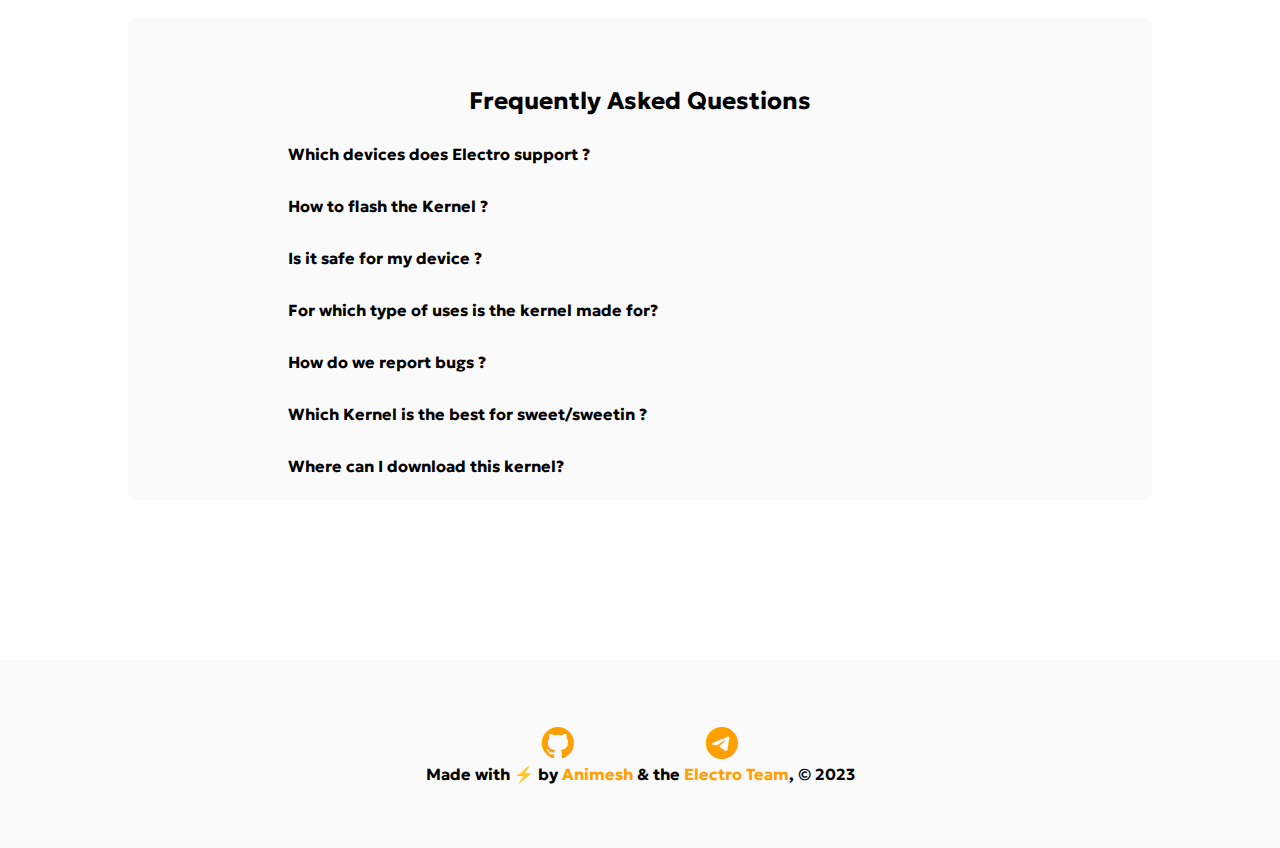
==== commit 8d53e3fd: "overall fine tuning" ====
--- a/index.html
+++ b/index.html
@@ -3,15 +3,19 @@
 
 <head>
 	<meta charset="UTF-8" />
-	<meta name="viewport" content="width=device-width, initial-scale=1" />
 
 	<title>Electro Kernel</title>
+	
+	<meta name="viewport"    content="width=device-width, initial-scale=1" />
+	<meta name="description" content="Android kernel project specifically designed for the Redmi Note 10 Pro smartphone.">
+	<meta name="keywords"    content="Kernel, Electro, Redmi Note 10 Pro, Sweet, Sweetin, Rooting, Modding, XDA">
+	<meta name="author"      content="Aarav">
 
-	<!-- Favicons -->
-	<link href="favicon.png" rel="icon" />
-	<link href="favicon.png" rel="apple-touch-icon" />
+	<link href="https://omnitrix21.github.io/" rel="canonical">
+	<link href="favicon.png"                   rel="icon" />
+	<link href="favicon.png"                   rel="apple-touch-icon" />
 
-	<link defer rel="stylesheet" href="index.css" />
+	<link   defer rel="stylesheet" href="index.css" />
 	<script defer src="scrollAnimation.js"></script>
 	<script defer src="type.js"></script>
 </head>
@@ -42,12 +46,12 @@
 
 
 	<br />
-	
+
 	<div align="center" id="typing">
 		<h1><i></i></h1>
 	</div>
-	
-	
+
+
 	<!-- Info -->
 	<div align="center" id="info">
 		<div class="infocard hidden">
@@ -56,11 +60,11 @@
 			Increase System Stability
 		</div>
 
-<div class="infocard hidden">
-	<i class="bi-battery-charging"></i>
-	<br />
-	Enhance Performance and Battery Life
-</div>
+		<div class="infocard hidden">
+			<i class="bi-battery-charging"></i>
+			<br />
+			Enhance Performance and Battery Life
+		</div>
 
 		<div class="infocard hidden">
 			<i class="bi-thermometer-snow"></i>
@@ -69,9 +73,7 @@
 		</div>
 	</div>
 
-	<div id="dl" onclick="this.firstElementChild.click()">
-		<a href="/releases">Download</a>
-	</div>
+	<a id="dl" href="/releases">Download</a>
 
 	<!-- About -->
 	<section align="center" id="about">
@@ -160,7 +162,7 @@
 		<details>
 			<summary>Where can I download this kernel?</summary>
 			<br>
-			Our <a href="https://t.me/ElectroSweet/" target="_blank">Telegram group</a> and this <a href="/releases.html">site</a> are the only official sources we support.
+			Our <a href="https://t.me/ElectroSweet/" target="_blank">Telegram group</a> and this <a href="/releases">site</a> are the only official sources we support.
 		</details>
 
 
@@ -184,4 +186,4 @@
 	</footer>
 </body>
 
-</html>
+</html>--- a/index.css
+++ b/index.css
@@ -193,6 +193,7 @@
 summary {
 	border-radius: 0.5rem;
 	padding: 0.5rem 1rem;
+	list-style: none;
 	transition: background-color 0.3s ease-out;
 }
 
@@ -260,22 +261,21 @@
 #dl {
 	background: var(--accent);
 	width: fit-content;
-	padding: 1rem 2rem;
-	margin: auto;
-	border-radius: 1rem;
+	padding: 0.4rem 1rem;
+	margin:auto;
+	border-radius: 0.5rem;
 	transition: transform 0.5s;
-}
-
-#dl:hover {
-	transform: scale(1.2)
-}
-
-#dl a {
+	display:block;
 	text-decoration: none;
 	font-weight: bolder;
 	font-size: 2rem;
-	color: #fffd;
+	color:#fffd;
 	cursor: none;
 	user-select: none;
-}
-
+	box-shadow: 0 1px 3px rgba(0, 0, 0, 0.12), 0 1px 2px rgba(0, 0, 0, 0.24);
+}
+
+#dl:hover {
+	transform: scale(1.1)
+}
+
